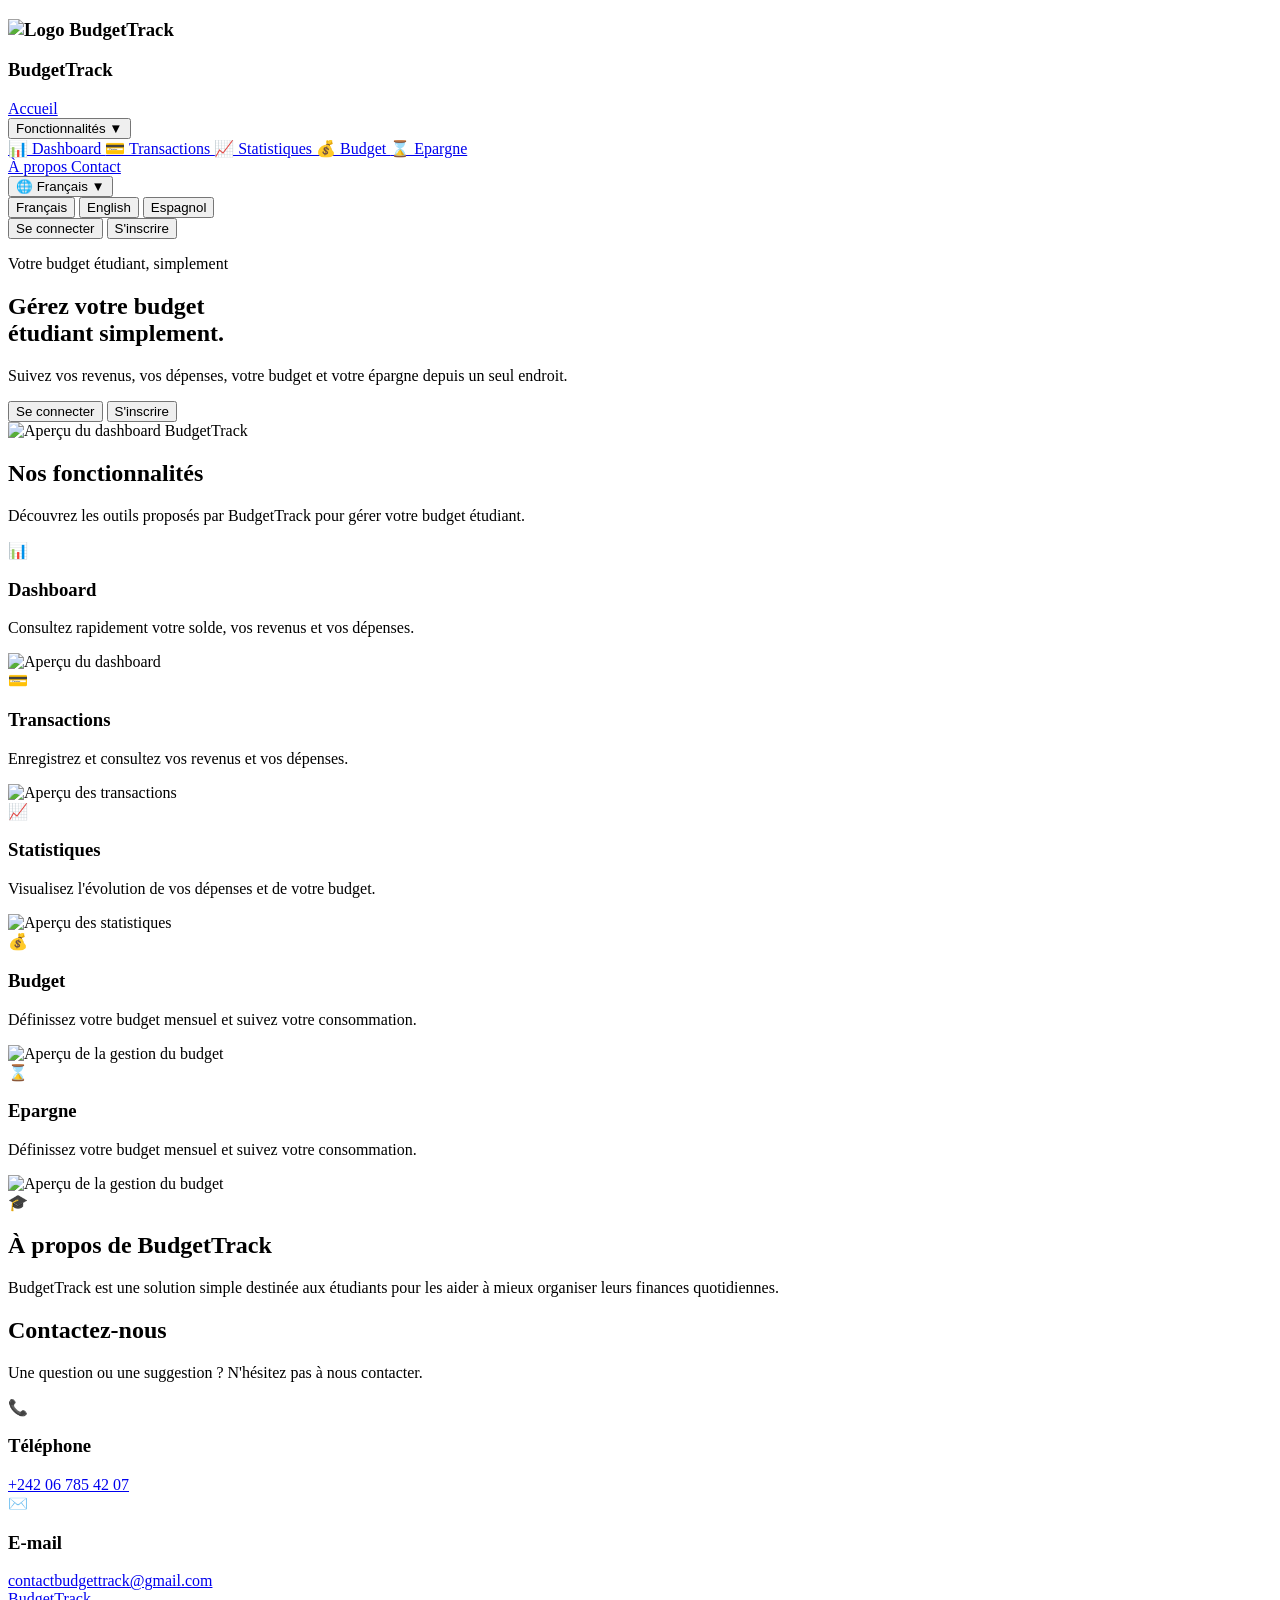
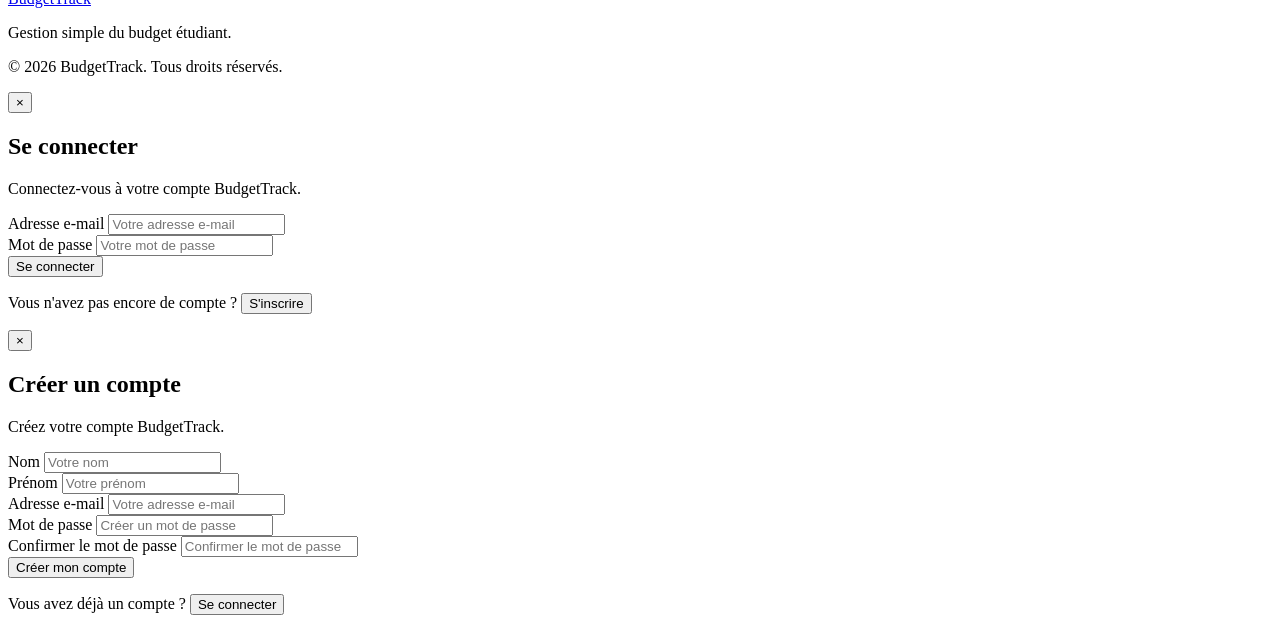
==== Acceuil.html @ c6784b2c "Add files via upload" ====
<!DOCTYPE html>
<html lang="fr">
<head>
    <meta charset="UTF-8">
    <meta name="viewport" content="width=device-width, initial-scale=1.0">
    <meta name="description" content="BudgetTrack - Gestion simple du budget étudiant">
    <title>BudgetTrack - Gestion du budget étudiant</title>
    <link rel="stylesheet" href="Acceuil.css">
</head>
<body>
    <header class="navbar">
        <h3 class="bonbon">
         <img class="logo" src="./logo.jpeg" alt="Logo BudgetTrack">
         <p>Budget<span>Track</span></p>
        </h3>
        
        <!-- MENU PRINCIPAL -->
        <nav class="navigation">
            <!-- Accueil -->
            <a href="#accueil">
                Accueil
            </a>

            <!-- Fonctionnalités -->

            <div class="dropdown-container">
                <button type="button" id="btn-fonctionnalites" class="dropdown-button">
                    Fonctionnalités
                    <span class="fleche">
                        ▼
                    </span>
                </button>
                <div id="menu-fonctionnalites" class="dropdown-menu">
                    <a href="#dashboard">
                        📊 Dashboard
                    </a>
                    <a href="#transactions">
                        💳 Transactions
                    </a>
                    <a href="#statistiques">
                        📈 Statistiques
                    </a>
                    <a href="#budget">
                        💰 Budget
                    </a>
                    <a href="#epargne">
                        ⌛ Epargne 
                    </a>
                </div>
            </div>

            <a href="#a-propos">
                À propos
            </a>

            <a href="#contact">
                Contact
            </a>
        </nav>

        <div class="navbar-actions">

            <!-- CHANGEMENT DE LANGUE -->

            <div class="language-container">
                <button type="button"  id="btn-langue" class="language-button">
                    🌐 Français

                    <span>
                        ▼
                    </span>
                </button>
                <div id="menu-langue" class="language-menu">
                    <button type="button">
                        Français
                    </button>

                    <button type="button">
                        English
                    </button>

                    <button type="button">
                        Espagnol
                    </button>
                </div>
            </div>

            <!-- CONNEXION -->

            <button type="button" id="btn-connexion" class="btn-connexion"> 
                Se connecter
            </button>

            <!-- INSCRIPTION -->


            <button type="button" id="btn-inscription" class="btn-inscription">
                S'inscrire
            </button>
        </div>
    </header>

    <main>
        <section id="accueil" class="hero">
            <div class="hero-content">

                <p class="hero-label">
                    Votre budget étudiant, simplement
                </p>
                <h1>
                    Gérez votre budget<br>
                    étudiant
                    <span>simplement.</span>
                </h1>
                <p class="hero-description">
                    Suivez vos revenus, vos dépenses,
                    votre budget et votre épargne depuis un seul endroit.
                </p>

                <!-- BOUTONS -->

                <div class="hero-buttons">
                    <button type="button" id="hero-connexion" class="btn-primary">
                        Se connecter
                    </button>
                    <button type="button" id="hero-inscription" class="btn-secondary">
                        S'inscrire
                    </button>
                </div>
            </div>
            
            <div class="hero-image">
                <img src="./Dashbord.jpeg" alt="Aperçu du dashboard BudgetTrack">
            </div>
        </section>

        <section id="fonctionnalites" class="features-section">

            <div class="section-header">
                <h2>
                    Nos fonctionnalités
                </h2>
                <p>
                    Découvrez les outils proposés par BudgetTrack
                    pour gérer votre budget étudiant.
                </p>
            </div>

            <!-- CARTES -->

            <div class="features-grid">

                <article id="dashboard" class="feature-card">
                    <div class="feature-icon">
                        📊
                    </div>
                    <h3>
                        Dashboard
                    </h3>
                    <p>
                        Consultez rapidement votre solde,
                        vos revenus et vos dépenses.
                    </p>
                    <div class="feature-image">
                        <img src="./Dashbord.jpeg" alt="Aperçu du dashboard">
                    </div>
                </article>

                <article id="transactions" class="feature-card">
                    <div class="feature-icon">
                        💳
                    </div>
                    <h3>
                        Transactions
                    </h3>
                    <p>
                        Enregistrez et consultez vos revenus
                        et vos dépenses.
                    </p>
                    <div class="feature-image">
                        <img src="./Transac.jpeg" alt="Aperçu des transactions">
                    </div>
                </article>
                <article id="statistiques" class="feature-card">
                    <div class="feature-icon">
                        📈
                    </div>
                    <h3>
                        Statistiques
                    </h3>
                    <p>
                        Visualisez l'évolution de vos dépenses
                        et de votre budget.
                    </p>
                    <div class="feature-image">
                        <img src="./Stat.jpeg" alt="Aperçu des statistiques">
                    </div>
                </article>
                <article id="budget" class="feature-card">
                    <div class="feature-icon">
                        💰
                    </div>
                    <h3>
                        Budget
                    </h3>
                    <p>
                        Définissez votre budget mensuel
                        et suivez votre consommation.
                    </p>
                    <div class="feature-image">
                        <img src="./budget.jpeg" alt="Aperçu de la gestion du budget">
                    </div>
                </article>
                <article id="epargne" class="feature-card">
                    <div class="feature-icon">
                        ⌛
                    </div>
                    <h3>
                        Epargne
                    </h3>
                    <p>
                        Définissez votre budget mensuel
                        et suivez votre consommation.
                    </p>
                    <div class="feature-image">
                        <img src="./epargne.jpeg" alt="Aperçu de la gestion du budget">
                    </div>
                </article>
            </div>
        </section>

        <section id="a-propos" class="about-section">
            <div class="about-content">
                <div class="about-icon">
                    🎓
                </div>

                <div>
                    <h2>
                        À propos de BudgetTrack
                    </h2>
                    <p>
                        BudgetTrack est une solution simple
                        destinée aux étudiants pour les aider
                        à mieux organiser leurs finances
                        quotidiennes.
                    </p>
                </div>
            </div>
        </section>

        <section id="contact" class="contact-section">
            <div class="section-header">
                <h2>
                    Contactez-nous
                </h2>
                <p>
                    Une question ou une suggestion ?
                    N'hésitez pas à nous contacter.
                </p>
            </div>
            <div class="contact-content">
                <div class="contact-item">
                
                    <span>
                        📞
                    </span>
                    <div>
                        <h3>
                            Téléphone
                        </h3>
                        <a href="tel:+242000000000">
                            +242 06 785 42 07
                        </a>
                    </div>
                </div>
                <div class="contact-item">
                    <span>
                        ✉️
                    </span>
                    <div>
                        <h3>
                            E-mail
                        </h3>
                        <a href="mailto:contact@budgettrack.com">
                            contactbudgettrack@gmail.com
                        </a>
                    </div>
                </div>
            </div>
        </section>
    </main>

    <footer class="footer">
        <div class="footer-content">
            <div class="footer-logo">
                <a href="#accueil">
                    BudgetTrack
                </a>
                <p>
                    Gestion simple du budget étudiant.
                </p>
            </div>
        </div>
        <div class="footer-bottom">
            <p>
                © 2026 BudgetTrack.
                Tous droits réservés.
            </p>
        </div>
    </footer>

    <div id="modal-connexion" class="modal">
        <div class="modal-content">
            <!-- FERMER -->
            <button type="button"
                    id="fermer-connexion"
                    class="modal-close">

                ×

            </button>
            <h2>
                Se connecter
            </h2>
            <p class="modal-description">
                Connectez-vous à votre compte BudgetTrack.
            </p>
            <!-- FORMULAIRE -->
            <form id="form-connexion" action="login.php" method="POST">

                <div class="form-group">
                    <label for="email-connexion">
                        Adresse e-mail
                    </label>
                    <input type="email"
                           id="email-connexion"
                           name="email"
                           placeholder="Votre adresse e-mail"
                           required>
                </div>
                <div class="form-group">
                    <label for="password-connexion">
                        Mot de passe
                    </label>
                    <input type="password"
                           id="password-connexion"
                           name="password"
                           placeholder="Votre mot de passe"
                           required>

                </div>
                <button type="submit" class="btn-primary btn-full">
                    Se connecter
                </button>
            </form>
            <p class="modal-switch">
                Vous n'avez pas encore de compte ?
                <button type="button"
                        id="passer-inscription">

                    S'inscrire
                </button>
            </p>
        </div>
    </div>

    <div id="modal-inscription"
         class="modal">
        <div class="modal-content">
            <button type="button"
                    id="fermer-inscription"
                    class="modal-close">

                ×
            </button>
            <h2>
                Créer un compte
            </h2>
            <p class="modal-description">
                Créez votre compte BudgetTrack.
            </p>
            <!-- FORMULAIRE -->
            <form id="form-inscription"
                  action="register.php"
                  method="POST">

                <div class="form-group">
                    <label for="nom">
                        Nom
                    </label>

                    <input type="text"
                           id="nom"
                           name="nom"
                           placeholder="Votre nom"
                           required>

                </div>
                <!-- PRÉNOM -->

                <div class="form-group">
                    <label for="prenom">
                        Prénom
                    </label>
                    <input type="text"
                           id="prenom"
                           name="prenom"
                           placeholder="Votre prénom"
                           required>
                </div>
                <div class="form-group">
                    <label for="email-inscription">
                        Adresse e-mail
                    </label>
                    <input type="email"
                           id="email-inscription"
                           name="email"
                           placeholder="Votre adresse e-mail"
                           required>
                </div>
                <div class="form-group">

                    <label for="password-inscription">
                        Mot de passe
                    </label>

                    <input type="password"
                           id="password-inscription"
                           name="password"
                           placeholder="Créer un mot de passe"
                           required>
                </div>

                <div class="form-group">
                    <label for="confirmation-password">
                        Confirmer le mot de passe
                    </label>
                    <input type="password"
                           id="confirmation-password"
                           name="password_confirmation"
                           placeholder="Confirmer le mot de passe"
                           required>

                </div>
                <button type="submit"
                        class="btn-primary btn-full">

                    Créer mon compte
                </button>
            </form>
            <p class="modal-switch">

                Vous avez déjà un compte ?

                <button type="button"
                        id="passer-connexion">

                    Se connecter
                </button>
            </p>
        </div>
    </div>
    <script src="Acceuil.js"></script>
</body>

</html>
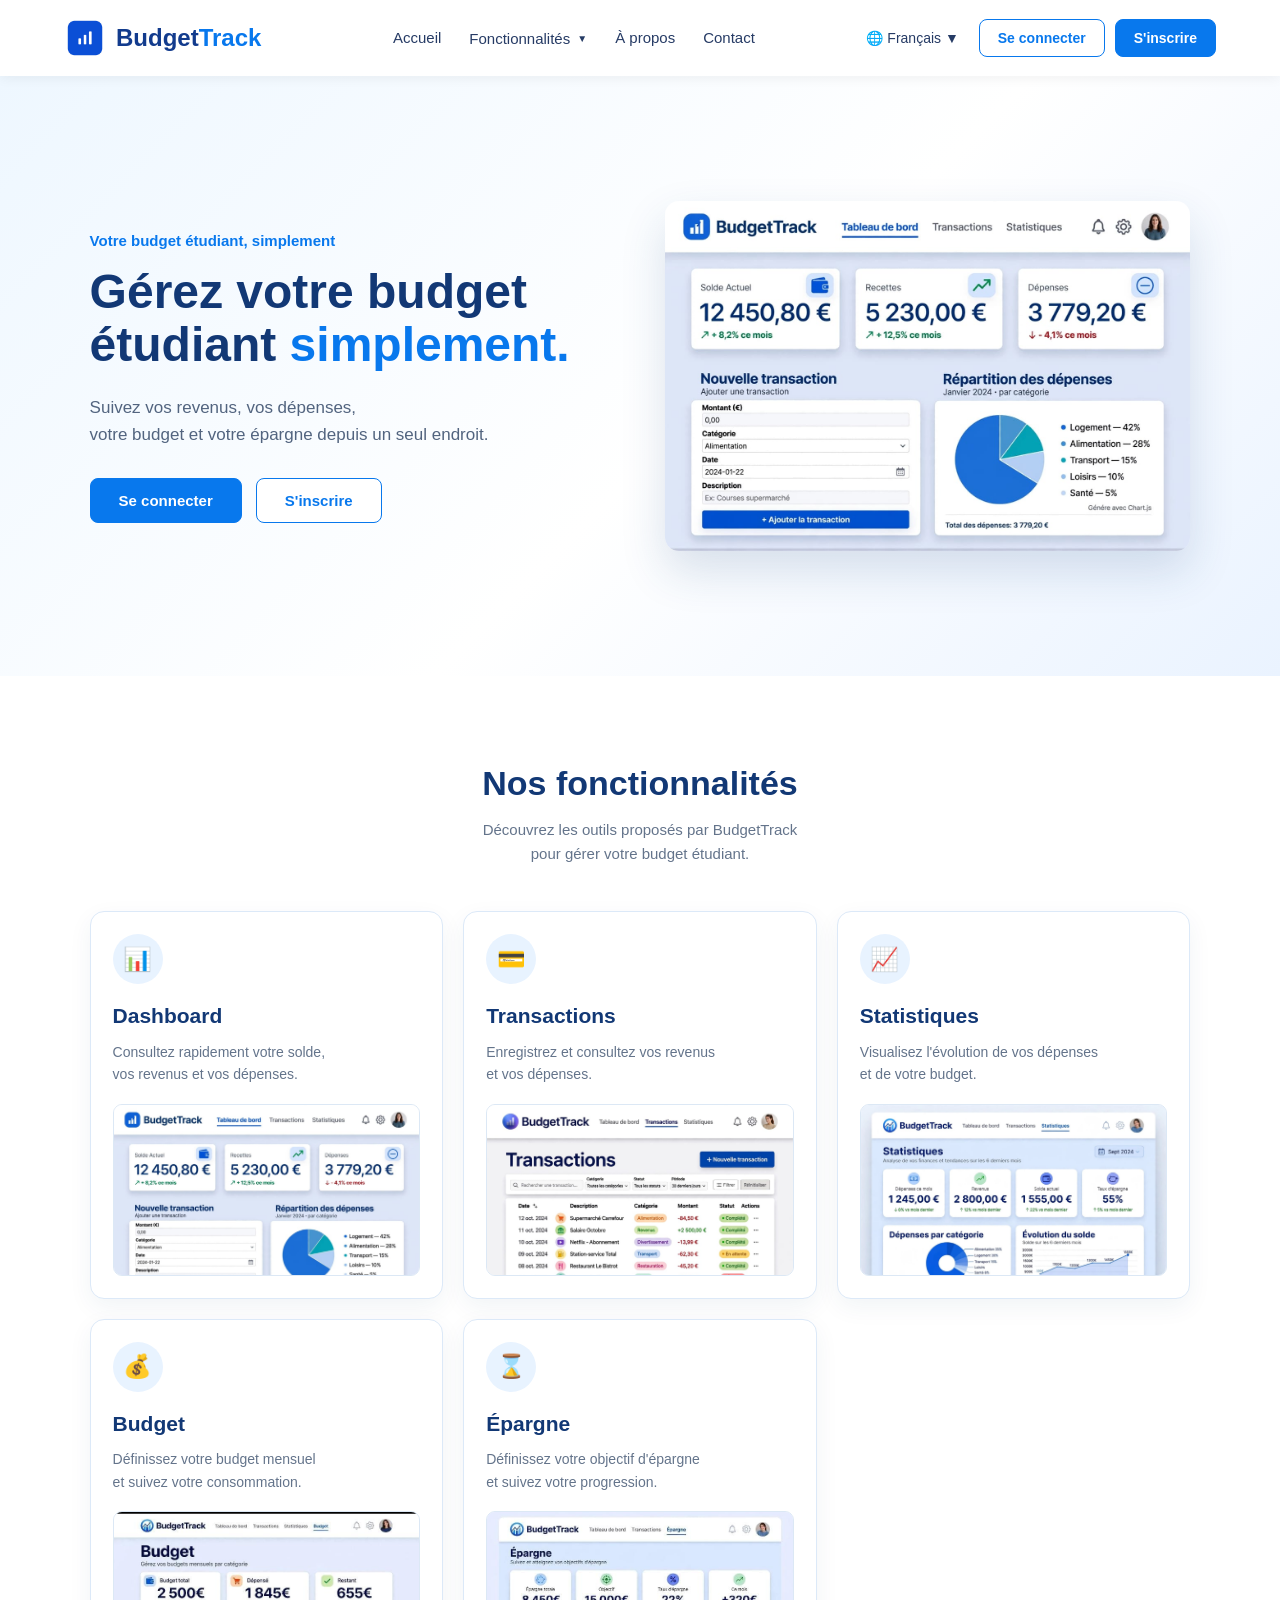
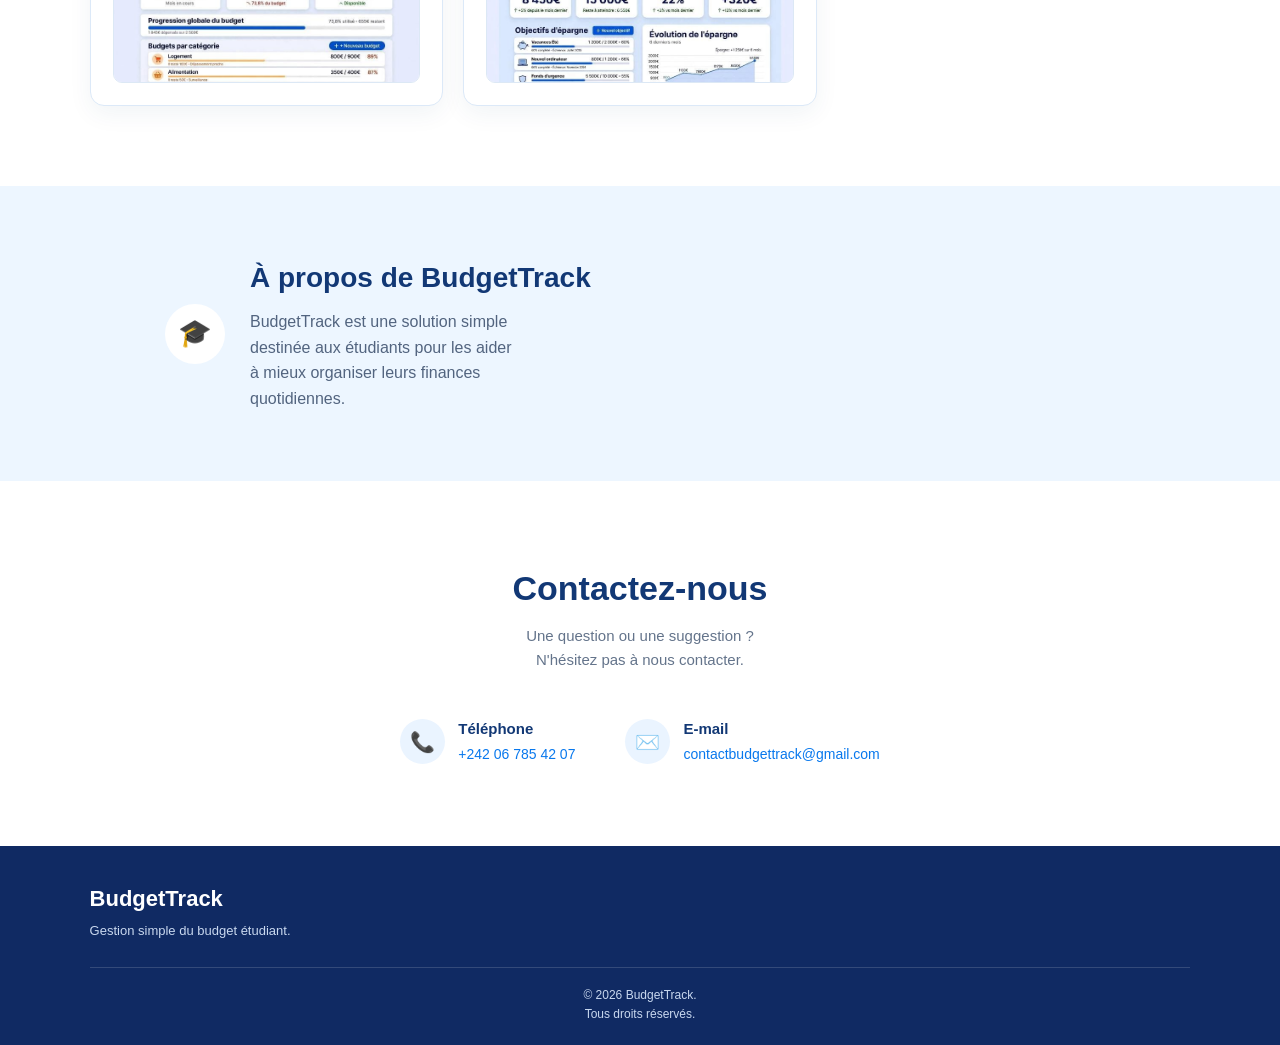
==== commit 454b7d85: "Add files via upload" ====
--- a/Acceuil.html
+++ b/Acceuil.html
@@ -5,12 +5,12 @@
     <meta name="viewport" content="width=device-width, initial-scale=1.0">
     <meta name="description" content="BudgetTrack - Gestion simple du budget étudiant">
     <title>BudgetTrack - Gestion du budget étudiant</title>
-    <link rel="stylesheet" href="Acceuil.css">
+    <link rel="stylesheet" href="/css/Acceuil.css">
 </head>
 <body>
     <header class="navbar">
         <h3 class="bonbon">
-         <img class="logo" src="./logo.jpeg" alt="Logo BudgetTrack">
+         <img class="logo" src="/img/logo.jpeg" alt="Logo BudgetTrack">
          <p>Budget<span>Track</span></p>
         </h3>
         
@@ -130,7 +130,7 @@
             </div>
             
             <div class="hero-image">
-                <img src="./Dashbord.jpeg" alt="Aperçu du dashboard BudgetTrack">
+                <img src="/img/Dashbord.jpeg" alt="Aperçu du dashboard BudgetTrack">
             </div>
         </section>
 
@@ -162,7 +162,7 @@
                         vos revenus et vos dépenses.
                     </p>
                     <div class="feature-image">
-                        <img src="./Dashbord.jpeg" alt="Aperçu du dashboard">
+                        <img src="/img/Dashbord.jpeg" alt="Aperçu du dashboard">
                     </div>
                 </article>
 
@@ -178,7 +178,7 @@
                         et vos dépenses.
                     </p>
                     <div class="feature-image">
-                        <img src="./Transac.jpeg" alt="Aperçu des transactions">
+                        <img src="/img/Transac.jpeg" alt="Aperçu des transactions">
                     </div>
                 </article>
                 <article id="statistiques" class="feature-card">
@@ -193,7 +193,7 @@
                         et de votre budget.
                     </p>
                     <div class="feature-image">
-                        <img src="./Stat.jpeg" alt="Aperçu des statistiques">
+                        <img src="/img/Stat.jpeg" alt="Aperçu des statistiques">
                     </div>
                 </article>
                 <article id="budget" class="feature-card">
@@ -208,7 +208,7 @@
                         et suivez votre consommation.
                     </p>
                     <div class="feature-image">
-                        <img src="./budget.jpeg" alt="Aperçu de la gestion du budget">
+                        <img src="/img/budget.jpeg" alt="Aperçu de la gestion du budget">
                     </div>
                 </article>
                 <article id="epargne" class="feature-card">
@@ -223,7 +223,7 @@
                         et suivez votre consommation.
                     </p>
                     <div class="feature-image">
-                        <img src="./epargne.jpeg" alt="Aperçu de la gestion du budget">
+                        <img src="/img/epargne.jpeg" alt="Aperçu de la gestion du budget">
                     </div>
                 </article>
             </div>
@@ -461,7 +461,7 @@
             </p>
         </div>
     </div>
-    <script src="Acceuil.js"></script>
+    <script src="/js/Acceuil.js"></script>
 </body>
 
 </html>
--- a/css/Acceuil.css
+++ b/css/Acceuil.css
@@ -0,0 +1,707 @@
+/* RÉINITIALISATION*/
+
+* {
+    margin: 0;
+    padding: 0;
+    box-sizing: border-box;
+}
+html {
+    scroll-behavior: smooth;
+}
+body {
+    font-family: Arial, Helvetica, sans-serif;
+    background: #f5f8ff;
+    color: #102a63;
+    line-height: 1.6;
+}
+
+/*ÉLÉMENTS GÉNÉRAUX*/
+
+a {
+    text-decoration: none;
+    color: inherit;
+}
+button,
+input {
+    font-family: inherit;
+}
+button {
+    cursor: pointer;
+}
+img {
+    max-width: 100%;
+    display: block;
+}
+
+/* BARRE DE NAVIGATION */
+
+.navbar {
+    width: 100%;
+    min-height: 76px;
+    background: #ffffff;
+    display: flex;
+    align-items: center;
+    justify-content: space-between;
+    padding: 0 5%;
+    position: sticky;
+    top: 0;
+    z-index: 1000;
+    box-shadow: 0 2px 12px rgba(0, 0, 0, 0.06);
+}
+
+/* LOGO */
+
+.bonbon {
+    display: flex;
+    align-items: center;
+    gap: 10px;
+}
+
+.bonbon .logo {
+    width: 42px;
+    height: 42px;
+    object-fit: contain;
+}
+
+.bonbon p {
+    margin: 0;
+    font-size: 24px;
+    font-weight: 700;
+    color: #123b8d;
+}
+
+.bonbon p span {
+    color: #0878ed;
+}
+/* NAVIGATION */
+
+.navigation {
+    display: flex;
+    align-items: center;
+    gap: 28px;
+
+    margin-left: 30px;
+}
+.navigation > a,
+.dropdown-button {
+    color: #263b65;
+    font-size: 15px;
+    font-weight: 500;
+    background: none;
+    border: none;
+    padding: 8px 0;
+    transition: 0.2s;
+}
+.navigation > a:hover,
+.dropdown-button:hover {
+    color: #0866e8;
+}
+
+/*MENU FONCTIONNALITÉS */
+
+.dropdown-container {
+    position: relative;
+}
+.dropdown-button {
+    display: flex;
+    align-items: center;
+    gap: 7px;
+}
+.fleche {
+    font-size: 10px;
+}
+
+/* MENU DÉROULANT */
+
+.dropdown-menu {
+    position: absolute;
+    top: calc(100% + 10px);
+    left: -15px;
+    width: 210px;
+    background: #ffffff;
+    border-radius: 12px;
+    padding: 8px;
+    box-shadow: 0 12px 35px rgba(0, 0, 0, 0.12);
+    display: none;
+}
+.dropdown-menu.active {
+    display: block;
+}
+.dropdown-menu a {
+    display: block;
+    padding: 11px 13px;
+    border-radius: 8px;
+    color: #24395f;
+    font-size: 14px;
+    transition: 0.2s;
+}
+.dropdown-menu a:hover {
+    background: #edf5ff;
+    color: #0866e8;
+}
+
+/*ACTIONS NAVBAR*/
+
+.navbar-actions {
+    display: flex;
+    align-items: center;
+    gap: 10px;
+}
+
+/* LANGUE */
+
+.language-container {
+    position: relative;
+}
+.language-button {
+    background: transparent;
+    border: none;
+    padding: 9px 10px;
+    color: #263b65;
+    font-size: 14px;
+}
+.language-menu {
+    position: absolute;
+    right: 0;
+    top: calc(100% + 8px);
+    width: 150px;
+    background: white;
+    border-radius: 10px;
+    box-shadow: 0 10px 30px rgba(0, 0, 0, 0.12);
+    padding: 7px;
+    display: none;
+}
+.language-menu.active {
+    display: block;
+}
+.language-menu button {
+    width: 100%;
+    border: none;
+    background: transparent;
+    text-align: left;
+    padding: 9px;
+    border-radius: 7px;
+    color: #263b65;
+}
+.language-menu button:hover {
+    background: #edf5ff;
+}
+
+/*BOUTONS*/
+
+.btn-connexion,
+.btn-secondary {
+    background: white;
+    border: 1.5px solid #0878ed;
+    color: #0878ed;
+    border-radius: 8px;
+    padding: 10px 18px;
+    font-size: 14px;
+    font-weight: 600;
+    transition: 0.2s;
+}
+.btn-connexion:hover,
+.btn-secondary:hover {
+    background: #edf6ff;
+}
+
+.btn-inscription,
+.btn-primary {
+    background: #0878ed;
+    border: 1.5px solid #0878ed;
+    color: white;
+    border-radius: 8px;
+    padding: 10px 18px;
+    font-size: 14px;
+    font-weight: 600;
+    transition: 0.2s;
+}
+.btn-inscription:hover,
+.btn-primary:hover {
+    background: #075fc0;
+}
+
+/*SECTION HERO */
+
+.hero {
+    min-height: 600px;
+    display: flex;
+    align-items: center;
+    justify-content: space-between;
+    gap: 50px;
+    padding: 75px 7%;
+    background:
+        linear-gradient(
+            135deg,
+            #eef7ff 0%,
+            #ffffff 55%,
+            #eaf3ff 100%
+        );
+}
+
+/* TEXTE HERO */
+
+.hero-content {
+    width: 48%;
+}
+.hero-label {
+    color: #0878ed;
+    font-size: 15px;
+    font-weight: 600;
+    margin-bottom: 12px;
+}
+.hero h1 {
+    font-size: 48px;
+    line-height: 1.12;
+    color: #123875;
+    margin-bottom: 22px;
+}
+.hero h1 span {
+    color: #0878ed;
+}
+.hero-description {
+    max-width: 500px;
+    color: #52647f;
+    font-size: 17px;
+    margin-bottom: 30px;
+}
+
+/* BOUTONS HERO */
+
+.hero-buttons {
+    display: flex;
+    gap: 14px;
+}
+.hero-buttons button {
+    padding: 13px 28px;
+    border-radius: 8px;
+    font-size: 15px;
+    font-weight: 600;
+}
+
+/* IMAGE HERO */
+
+.hero-image {
+    width: 48%;
+    display: flex;
+    justify-content: center;
+}
+.hero-image img {
+    width: 100%;
+    max-width: 600px;
+    border-radius: 14px;
+    box-shadow: 0 20px 45px rgba(31, 74, 130, 0.16);
+}
+
+/* SECTIONS */
+
+.features-section,
+.contact-section {
+    padding: 80px 7%;
+    background: #ffffff;
+}
+.section-header {
+    text-align: center;
+    margin-bottom: 45px;
+}
+.section-header h2 {
+    font-size: 34px;
+    color: #123875;
+    margin-bottom: 8px;
+}
+.section-header p {
+    color: #64748b;
+    font-size: 15px;
+}
+
+/*CARTES FONCTIONNALITÉS*/
+
+.features-grid {
+    display: grid;
+    grid-template-columns: repeat(3, 1fr);
+    gap: 20px;
+}
+.feature-card {
+    background: #ffffff;
+    border: 1px solid #dce9f8;
+    border-radius: 14px;
+    padding: 22px;
+    box-shadow: 0 8px 25px rgba(25, 65, 110, 0.06);
+    transition: 0.25s;
+    scroll-margin-top: 100px;
+}
+.feature-card:hover {
+    transform: translateY(-5px);
+    box-shadow: 0 14px 35px rgba(25, 65, 110, 0.12);
+}
+.feature-icon {
+    width: 50px;
+    height: 50px;
+    display: flex;
+    align-items: center;
+    justify-content: center;
+    background: #e8f3ff;
+    border-radius: 50%;
+    font-size: 23px;
+    margin-bottom: 15px;
+}
+.feature-card h3 {
+    color: #123875;
+    font-size: 21px;
+    margin-bottom: 8px;
+}
+.feature-card p {
+    color: #64748b;
+    font-size: 14px;
+    margin-bottom: 18px;
+}
+
+/* IMAGE DANS LES CARTES */
+
+.feature-image {
+    border: 1px solid #dce8f5;
+    border-radius: 9px;
+    overflow: hidden;
+    background: #f8fbff;
+}
+.feature-image img {
+    width: 100%;
+    height: 170px;
+    object-fit: cover;
+    object-position: top;
+}
+
+/*SECTION À PROPOS*/
+
+.about-section {
+    padding: 70px 7%;
+    background: #edf6ff;
+}
+.about-content {
+    max-width: 950px;
+    margin: auto;
+    display: flex;
+    align-items: center;
+    gap: 25px;
+}
+.about-icon {
+    min-width: 60px;
+    height: 60px;
+    display: flex;
+    align-items: center;
+    justify-content: center;
+    border-radius: 50%;
+    background: white;
+    font-size: 27px;
+}
+.about-content h2 {
+    color: #123875;
+    font-size: 28px;
+    margin-bottom: 8px;
+}
+.about-content p {
+    color: #52647f;
+    max-width: 750px;
+}
+
+/*CONTACT */
+
+.contact-content {
+    max-width: 750px;
+    margin: auto;
+    display: flex;
+    justify-content: center;
+    gap: 50px;
+    flex-wrap: wrap;
+}
+.contact-item {
+    display: flex;
+    align-items: center;
+    gap: 13px;
+}
+.contact-item > span {
+    width: 45px;
+    height: 45px;
+    display: flex;
+    align-items: center;
+    justify-content: center;
+    border-radius: 50%;
+    background: #eaf4ff;
+    font-size: 20px;
+}
+.contact-item h3 {
+    color: #123875;
+    font-size: 15px;
+}
+.contact-item a {
+    color: #0878ed;
+    font-size: 14px;
+}
+
+/*FOOTER*/
+
+.footer {
+    background: #102a63;
+    color: white;
+    padding: 35px 7% 20px;
+}
+.footer-content {
+    display: flex;
+    justify-content: space-between;
+    align-items: center;
+    gap: 30px;
+}
+.footer-logo a {
+    font-size: 22px;
+    font-weight: 700;
+}
+.footer-logo p {
+    color: #c9d8ef;
+    font-size: 13px;
+    margin-top: 5px;
+}
+.footer-links {
+    display: flex;
+    gap: 25px;
+    font-size: 14px;
+}
+.footer-links a:hover {
+    color: #6db4ff;
+}
+.footer-bottom {
+    border-top: 1px solid rgba(255, 255, 255, 0.15);
+    margin-top: 25px;
+    padding-top: 18px;
+    text-align: center;
+    color: #c9d8ef;
+    font-size: 12px;
+}
+
+/*MODALES*/
+
+.modal {
+    position: fixed;
+    inset: 0;
+    background: rgba(8, 30, 65, 0.55);
+    display: none;
+    align-items: center;
+    justify-content: center;
+    padding: 20px;
+    z-index: 2000;
+}
+.modal.active {
+    display: flex;
+}
+.modal-content {
+    position: relative;
+    width: 100%;
+    max-width: 430px;
+    max-height: 90vh;
+    overflow-y: auto;
+    background: white;
+    border-radius: 15px;
+    padding: 32px;
+    box-shadow: 0 20px 60px rgba(0, 0, 0, 0.2);
+    animation: apparition 0.2s ease;
+}
+@keyframes apparition {
+    from {
+        opacity: 0;
+        transform: translateY(15px);
+    }
+
+    to {
+        opacity: 1;
+        transform: translateY(0);
+    }
+}
+
+/* BOUTON FERMER */
+
+.modal-close {
+    position: absolute;
+    right: 18px;
+    top: 15px;
+    width: 32px;
+    height: 32px;
+    border: none;
+    background: #f1f5f9;
+    border-radius: 50%;
+    font-size: 22px;
+    color: #52647f;
+}
+.modal-close:hover {
+    background: #e2e8f0;
+}
+
+/* TITRE */
+
+.modal-content h2 {
+    color: #123875;
+    font-size: 27px;
+    margin-bottom: 7px;
+}
+.modal-description {
+    color: #64748b;
+    font-size: 14px;
+    margin-bottom: 22px;
+}
+
+/* FORMULAIRE */
+
+.form-group {
+    margin-bottom: 16px;
+}
+.form-group label {
+    display: block;
+    color: #263b65;
+    font-size: 14px;
+    font-weight: 600;
+    margin-bottom: 6px;
+}
+.form-group input {
+    width: 100%;
+    padding: 12px 13px;
+    border: 1px solid #cbd8e8;
+    border-radius: 8px;
+    outline: none;
+    font-size: 14px;
+    transition: 0.2s;
+}
+.form-group input:focus {
+    border-color: #0878ed;
+    box-shadow: 0 0 0 3px rgba(8, 120, 237, 0.1);
+}
+
+/* BOUTON PLEINE LARGEUR */
+
+.btn-full {
+    width: 100%;
+    margin-top: 5px;
+    padding: 12px;
+}
+
+/* LIEN ENTRE CONNEXION ET INSCRIPTION */
+
+.modal-switch {
+    text-align: center;
+    color: #64748b;
+    font-size: 13px;
+    margin-top: 20px;
+}
+.modal-switch button {
+    border: none;
+    background: none;
+    color: #0878ed;
+    font-weight: 600;
+}
+.modal-switch button:hover {
+    text-decoration: underline;
+}
+
+/*RESPONSIVE*/
+
+@media (max-width: 1100px) {
+    
+    .navigation {
+        gap: 15px;
+    }
+    .navbar-actions {
+        gap: 5px;
+    }
+    .features-grid {
+        grid-template-columns: repeat(2, 1fr);
+    }
+    .hero h1 {
+        font-size: 40px;
+    }
+}
+
+@media (max-width: 850px) {
+
+    .navbar {
+        flex-wrap: wrap;
+        padding: 15px 5%;
+        gap: 15px;
+    }
+    .navigation {
+        order: 3;
+        width: 100%;
+        justify-content: center;
+        margin-left: 0;
+    }
+    .navbar-actions {
+        margin-left: auto;
+    }
+    .hero {
+        flex-direction: column;
+        text-align: center;
+        padding: 60px 5%;
+    }
+    .hero-content,
+    .hero-image {
+        width: 100%;
+    }
+    .hero-description {
+        margin-left: auto;
+        margin-right: auto;
+    }
+    .hero-buttons {
+        justify-content: center;
+    }
+    .about-content {
+        text-align: center;
+        flex-direction: column;
+    }
+
+}
+
+@media (max-width: 600px) {
+
+    .logo {
+        font-size: 20px;
+    }
+    .logo img {
+        width: 36px;
+        height: 36px;
+    }
+    .navigation {
+        gap: 10px;
+        overflow-x: auto;
+        justify-content: flex-start;
+    }
+    .navigation > a,
+    .dropdown-button {
+        font-size: 13px;
+    }
+    .navbar-actions {
+        width: 100%;
+        justify-content: center;
+    }
+    .hero h1 {
+        font-size: 34px;
+    }
+    .features-grid {
+        grid-template-columns: 1fr;
+    }
+    .features-section,
+    .contact-section {
+        padding: 60px 5%;
+    }
+    .footer-content {
+        flex-direction: column;
+        text-align: center;
+    }
+    .footer-links {
+        flex-wrap: wrap;
+        justify-content: center;
+    }
+    .contact-content {
+        flex-direction: column;
+        align-items: flex-start;
+        gap: 25px;
+    }
+    .modal-content {
+        padding: 25px 20px;
+    }
+}
